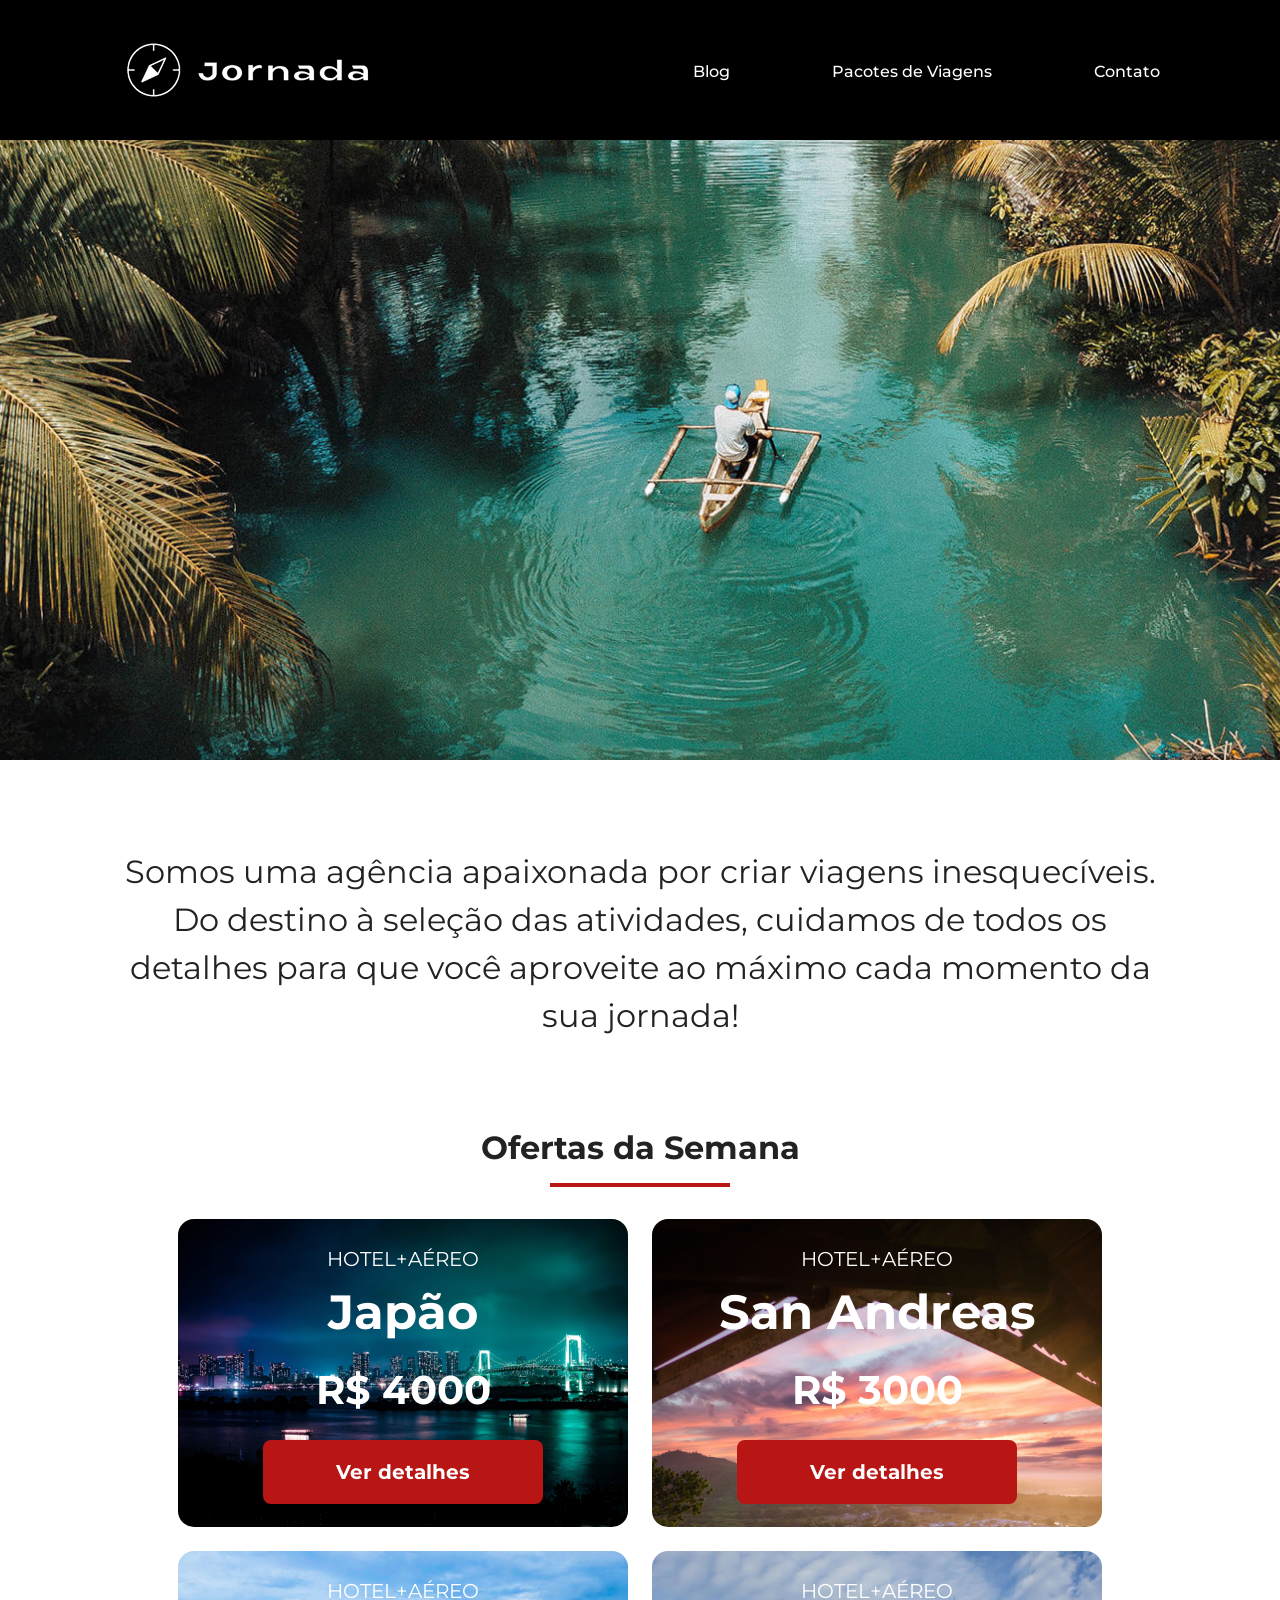
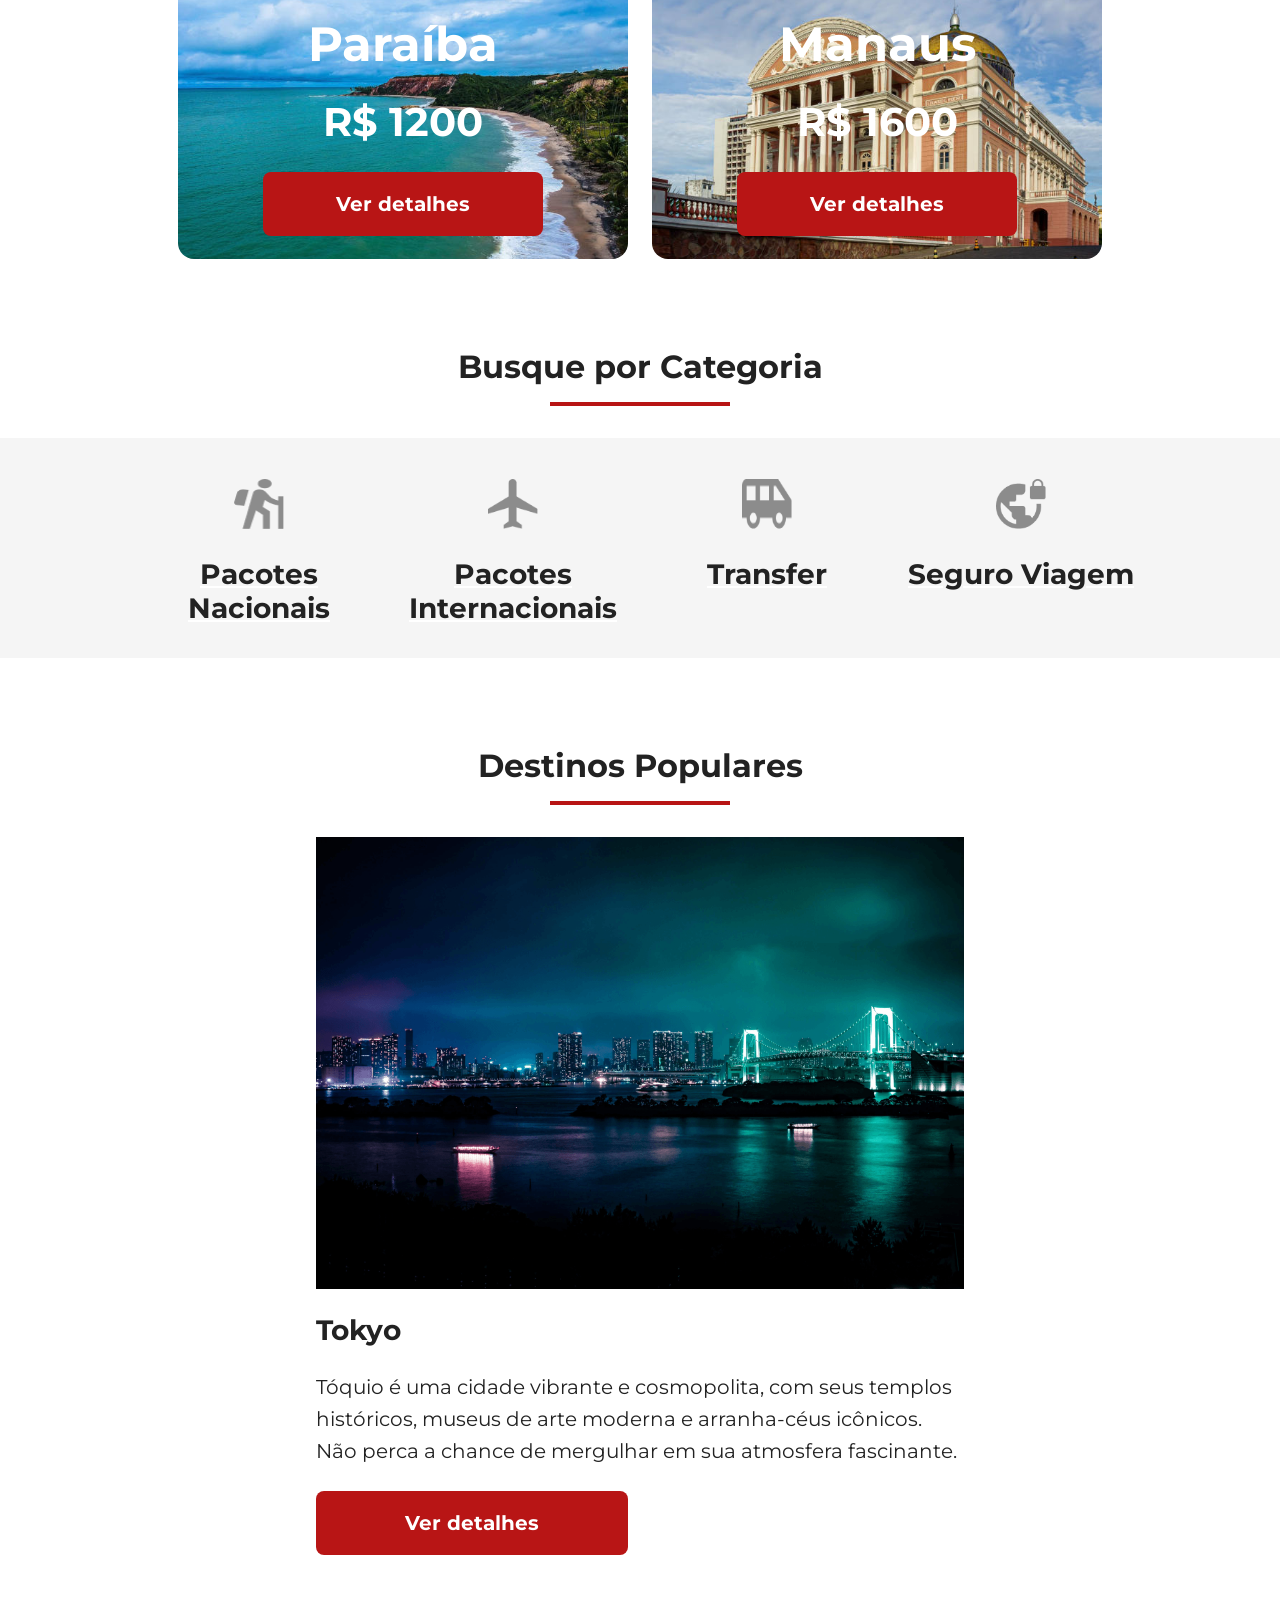
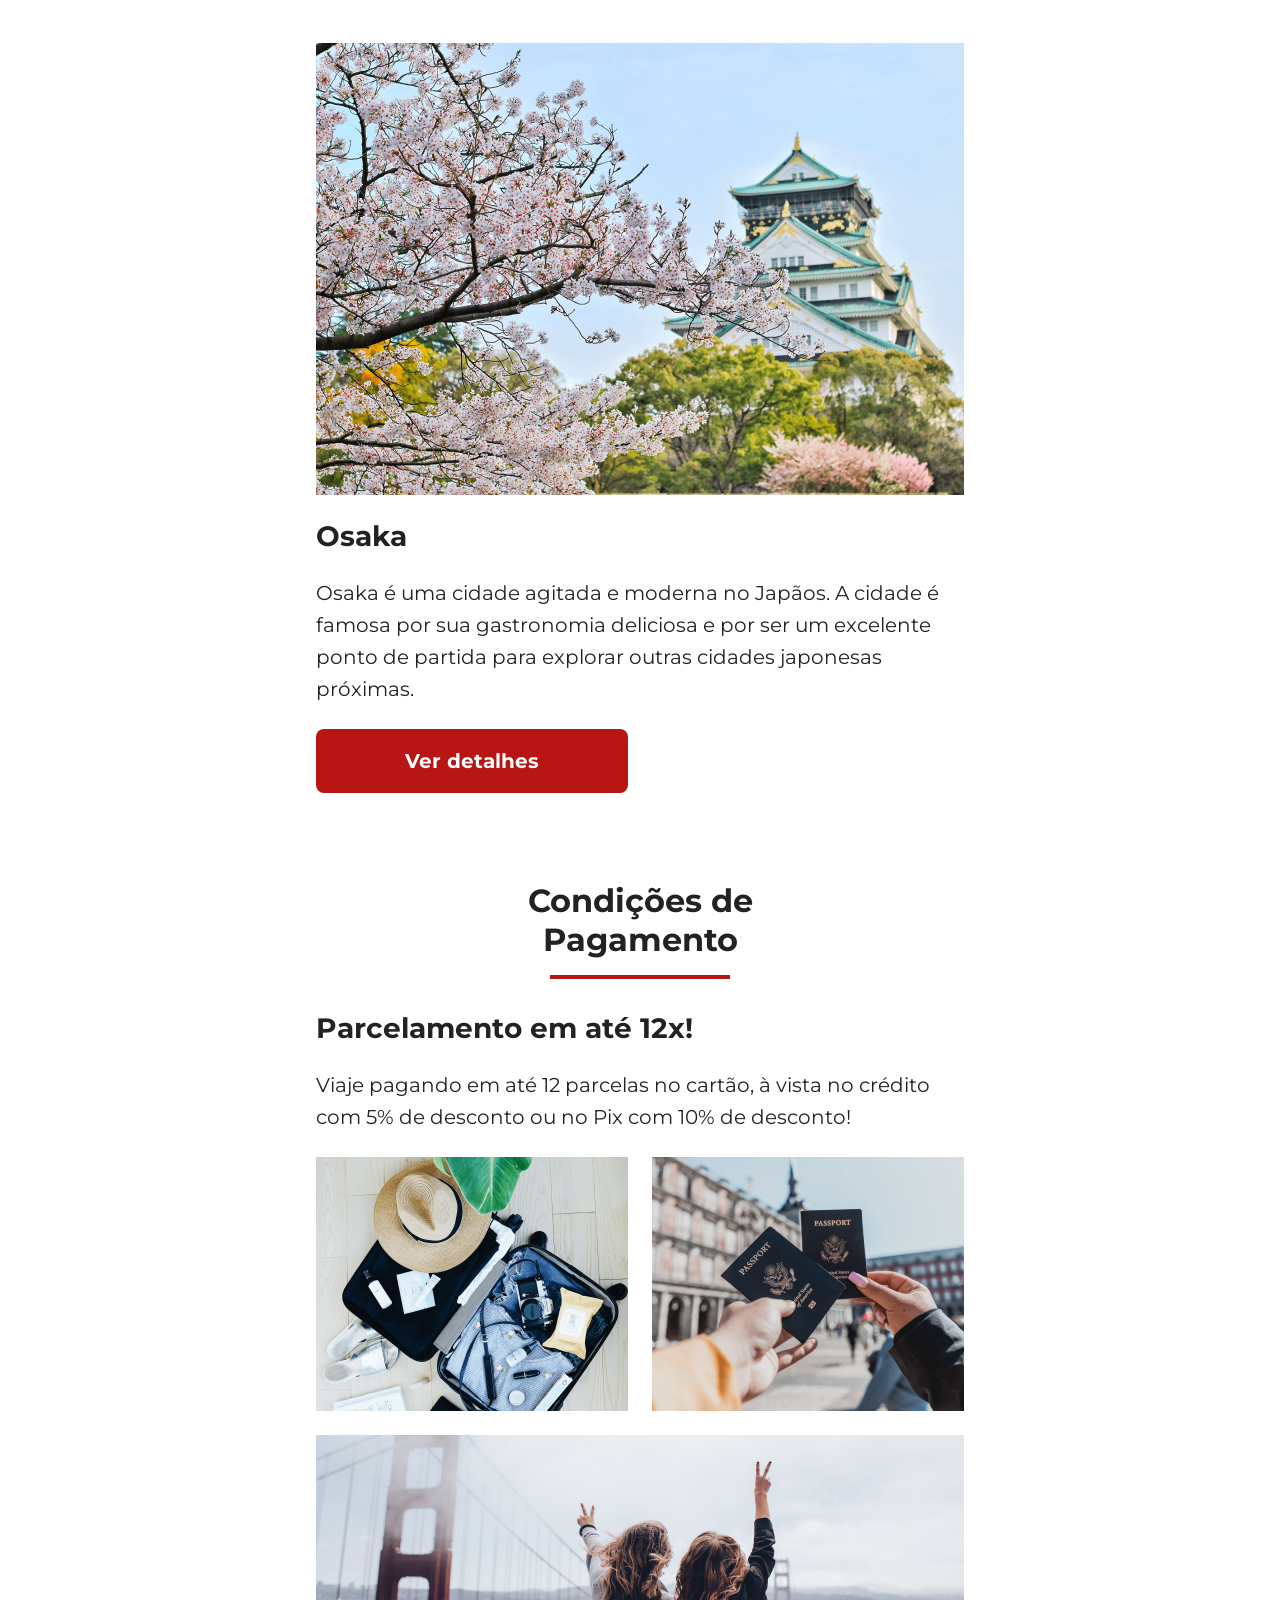
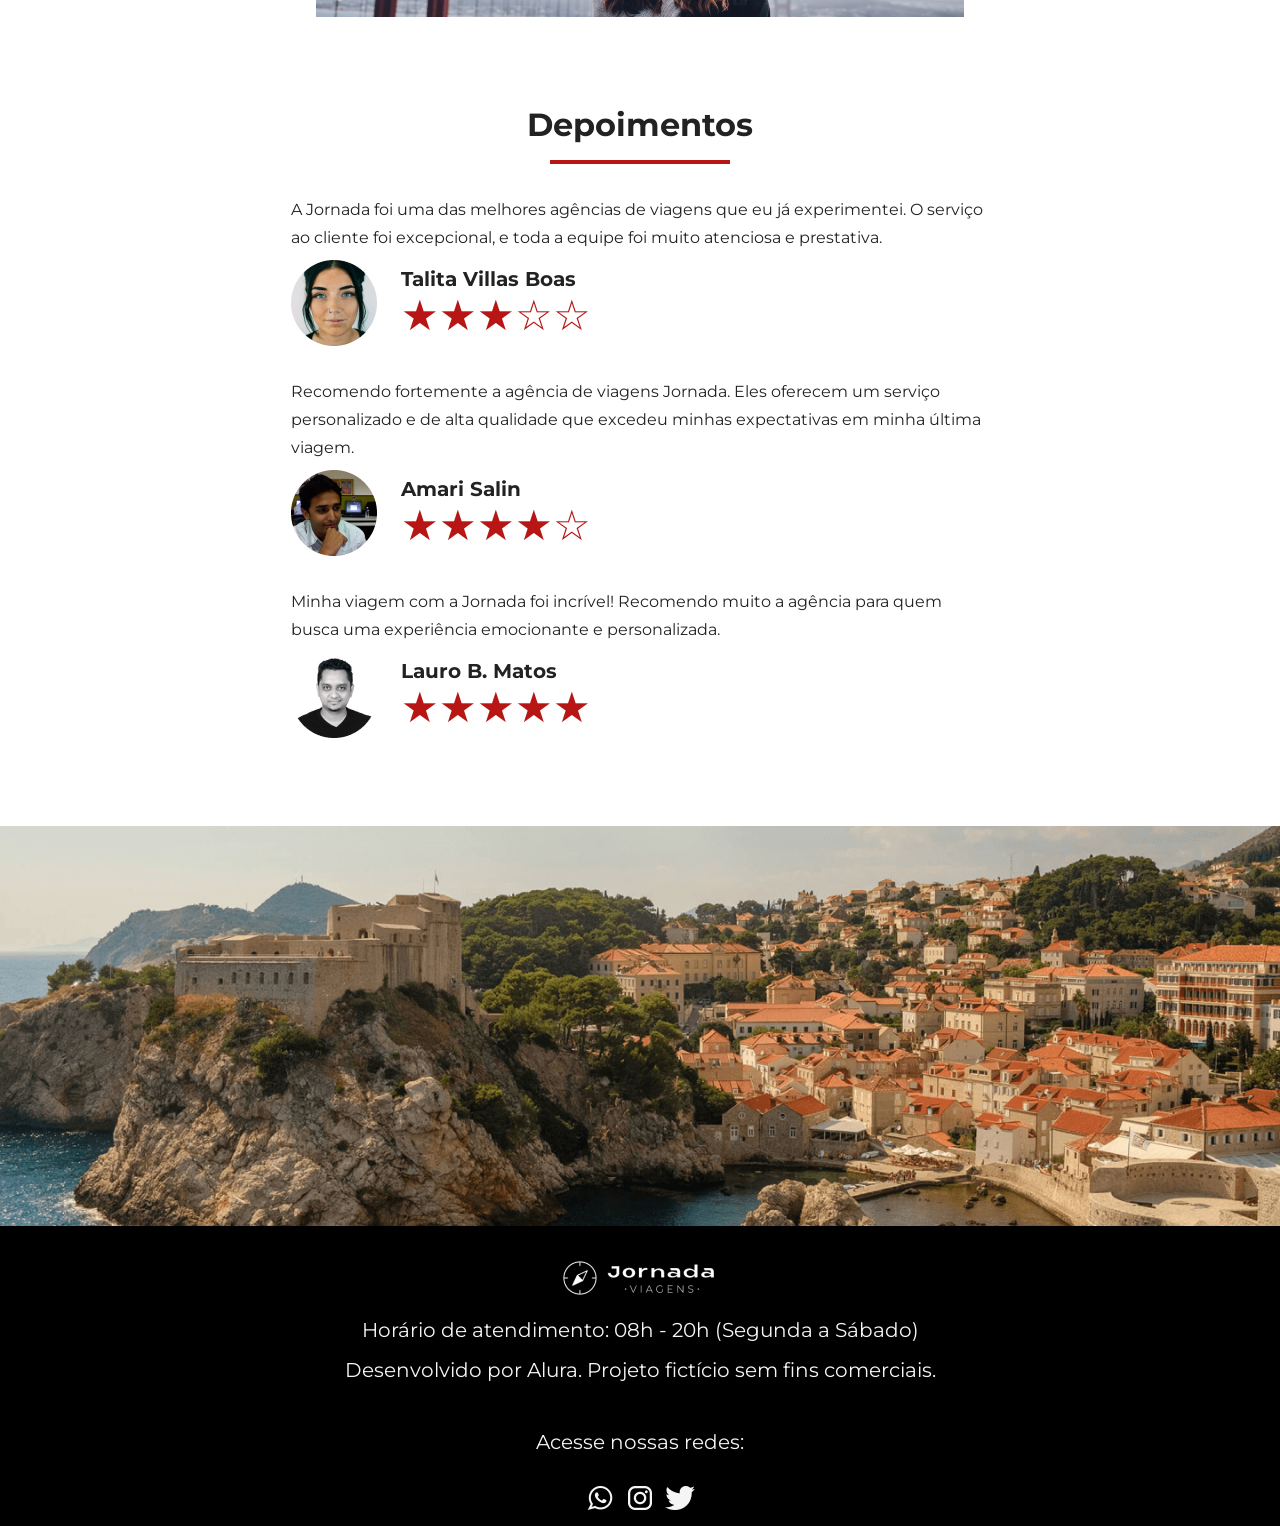
==== index.html @ 4f0a098c "finaliza footer" ====
<!doctype html>
<html lang="pt-br">
  <head>
    <meta charset="UTF-8" />
    <meta name="viewport" content="width=device-width, initial-scale=1.0" />
    <link rel="stylesheet" href="./css/style.css" />
    <title>Jornada Viagens</title>
  </head>
  <body>
    <header>
      <a
        class="logo"
        href="menu.html"
        title="Retornar ao menu principal"
        target="_blank"
      >
        <img
          class="img-mobile"
          src="img/Logo-jornada-branca.png"
          alt="bussola logo Jornada Viagens"
        />
        <img
          class="img-desktop"
          src="img/logo-jornada-branco-desktop.png"
          alt="logo jornada Viagens branco"
        />
      </a>
      <div class="navigation-menu">
        <label for="menu"><img src="img/menu.png" alt="menu" /></label>
        <input type="checkbox" name="menu-principal" id="menu" hidden />

        <nav>
          <ul class="list-links">
            <li>
              <a href="blog.html" title="Acessar Blog" target="_blank">Blog</a>
            </li>
            <li>
              <a
                href="pacotes.html"
                title="Acessar Pacotes de Viagens"
                target="_blank"
                >Pacotes de Viagens</a
              >
            </li>
            <li>
              <a href="contato.hmtl" title="Acessar contato" target="_blank"
                >Contato</a
              >
            </li>
          </ul>
        </nav>
      </div>
    </header>
    <section class="hero">
    
      <div class="hero-img"></div>
      <h2>
        Somos uma agência apaixonada por criar viagens inesquecíveis. Do destino
        à seleção das atividades, cuidamos de todos os detalhes para que você
        aproveite ao máximo cada momento da sua jornada!
      </h2>
    </section>
    <section class="offers">
      <div class="section-title">
        <h2>Ofertas da Semana</h2>
        <hr />
      </div>
    </section>
    <section class="offers-cards">
      <div class="card japao">
        <article>
          <header>
            <p class="text-content">HOTEL+AÉREO</p>
            <h3>Japão <br /><span>R$ 4000</span></h3>
          </header>
          <footer>
            <a href="#" class="button">Ver detalhes</a>
          </footer>
        </article>
      </div>

      <div class="card san-andreas">
        <article>
          <header>
            <p class="text-content">HOTEL+AÉREO</p>
            <h3>San Andreas <br /><span>R$ 3000</span></h3>
          </header>
          <footer>
            <a href="#" class="button">Ver detalhes</a>
          </footer>
        </article>
      </div>
      <div class="card paraiba">
        <article>
          <header>
            <p class="text-content">HOTEL+AÉREO</p>
            <h3>Paraíba<br /><span>R$ 1200</span></h3>
          </header>
          <footer>
            <a href="#" class="button">Ver detalhes</a>
          </footer>
        </article>
      </div>
      <div class="card manaus">
        <article>
          <header>
            <p class="text-content">HOTEL+AÉREO</p>
            <h3>Manaus<br /><span>R$ 1600</span></h3>
          </header>
          <footer>
            <a href="#" class="button">Ver detalhes</a>
          </footer>
        </article>
      </div>
    </section>
    <section class="categories">
      <div class="section-title">
        <h2>Busque por Categoria</h2>
        <hr />
      </div>
    </section>
    <section class="categories-cards">
      <a
        href="#"
        class="card"
        title="Busque pela categoria pacotes nacionais"
        target="_blank"
      >
        <img
          src="img/ícone - pacotes nacionais.png"
          alt="imagem de um boneco de mochila"
        />
        <h3 class="title-content">Pacotes Nacionais</h3></a
      >
      <a
        href="#"
        class="card"
        title="Busque pela categoria pacotes internacionais"
        target="_blank"
      >
        <img
          src="img/ícone - pacotes interacionais.png"
          alt="imagem de um aviao"
        />
        <h3 class="title-content">Pacotes Internacionais</h3></a
      >
      <a
        href="#"
        class="card"
        title="Busque pela categoria Transfer"
        target="_blank"
      >
        <img src="img/ícone -transfer.png" alt="imagem de um carro" />
        <h3 class="title-content">Transfer</h3></a
      >
      <a
        href="#"
        class="card"
        title="Busque pela categoria seguro viagem"
        target="_blank"
      >
        <img
          src="img/ícone - seguro viagem.png"
          alt="imagem do planeta terra com um cadeado"
        />
        <h3 class="title-content">Seguro Viagem</h3></a
      >
    </section>
    <section class="popular-destinations">
      <div class="section-title">
        <h2>
          Destinos Populares
          <hr />
        </h2>
      </div>
      <div class="destinations-itens">
        <article class="item">
          <header>
            <div class="img-item-tokyo"></div>
            <h4 class="title-content">Tokyo</h4>
          </header>
          <p class="text-content">
            Tóquio é uma cidade vibrante e cosmopolita, com seus templos
            históricos, museus de arte moderna e arranha-céus icônicos. Não
            perca a chance de mergulhar em sua atmosfera fascinante.
          </p>
          <footer>
            <a
              href="#"
              class="button"
              target="_blank"
              title="veja mais detalhes o destino popular Tokyo!"
              >Ver detalhes</a
            >
          </footer>
        </article>
        <article class="item">
          <header>
            <div class="img-item-osaka"></div>
            <h4 class="title-content">Osaka</h4>
          </header>
          <p class="text-content">
            Osaka é uma cidade agitada e moderna no Japãos. A cidade é famosa
            por sua gastronomia deliciosa e por ser um excelente ponto de
            partida para explorar outras cidades japonesas próximas.
          </p>
          <footer>
            <a
              href="#"
              class="button"
              target="_blank"
              title="veja mais detalhes o destino popular Osaka!"
              >Ver detalhes</a
            >
          </footer>
        </article>
      </div>
    </section>
    <section class="payments">
      <div class="section-title">
        <h2>
          Condições de Pagamento
          <hr />
        </h2>
      </div>
    </section>
    <section class="content-payments">
      <div class="text-payments">
        <h3 class="title-content">Parcelamento em até 12x!</h3>
        <p class="text-content">
          Viaje pagando em até 12 parcelas no cartão, à vista no crédito com 5%
          de desconto ou no Pix com 10% de desconto!
        </p>
      </div>
      <div class="grid-images">
        <div class="image-bags"></div>
        <div class="image-passport"></div>
        <div class="image-people"></div>
      </div>
    </section>
    <section class="statement">
      <div class="section-title">
        <h2>Depoimentos</h2>
        <hr />
      </div>
      <div class="statement-container">
        <article>
          <header>
            <p>
              A Jornada foi uma das melhores agências de viagens que eu já
              experimentei. O serviço ao cliente foi excepcional, e toda a
              equipe foi muito atenciosa e prestativa.
            </p>
          </header>
          <footer>
            <img
              src="img/avatar-talita.png"
              alt="foto de perfil da cliente talita vilas boas"
            />
            <div class="profile-content">
              <h4>Talita Villas Boas</h4>
              <div class="rating">★★★☆☆</div>
            </div>
          </footer>
        </article>
        <article>
          <header>
            <p>
              Recomendo fortemente a agência de viagens Jornada. Eles oferecem
              um serviço personalizado e de alta qualidade que excedeu minhas
              expectativas em minha última viagem.
            </p>
          </header>
          <footer>
            <img
              src="img/avatar-amari.png"
              alt="foto de perfil da cliente Amari Salin"
            />
            <div class="profile-content">
              <h4>Amari Salin</h4>
              <div class="rating">★★★★☆</div>
            </div>
          </footer>
        </article>
        <article>
          <header>
            <p>
              Minha viagem com a Jornada foi incrível! Recomendo muito a agência
              para quem busca uma experiência emocionante e personalizada.
            </p>
          </header>
          <footer>
            <img
              src="img/avatar-lauro.png"
              alt="foto de perfil da cliente talita vilas boas"
            />
            <div class="profile-content">
              <h4>Lauro B. Matos</h4>
              <div class="rating">★★★★★</div>
            </div>
          </footer>
        </article>
      </div>
    </section>
    <section class="hero-inf">
      <div class="hero-inf-img"></div>
    </section>
    <footer class="main-footer">
      <div class="footer-content">
        <img
          src="img/logo-jornada-footer.png"
          alt="logo do site jornada viagens"
        />
        <p>Horário de atendimento: 08h - 20h (Segunda a Sábado)</p>
        <p>Desenvolvido por Alura. Projeto fictício sem fins comerciais.</p>
      </div>
      <div class="footer-social">
        <p class="text-content">Acesse nossas redes:</p>
        <div class="icons-social">
          <a href="#"
            ><img
              src="img/icone-whatsapp.png"
              alt="icone para acessar o whatsapp da empresa jornada viagens"
              title="Acessar o Whatsapp"
              target="_blank"
          /></a>
          <a href="#"
            ><img
              src="img/icone-instragam.png"
              alt="icone para acessar o instagram da empresa jornada viagens"
              title="Acessar o Instagram"
              target="_blank"
          /></a>
          <a href="#"
            ><img
              src="img/icone-twitter.png"
              alt="icone para acessar o twitter da empresa jornada viagens"
              title="Acessar o Twitter"
              target="_blank"
          /></a>
        </div>
      </div>
    </footer>
  </body>
</html>
---- css/style.css ----
@import url(global.css);
@import url(header.css);
@import url(hero.css);
@import url(offers.css);
@import url(categories.css);
@import url(popular-destinations.css);
@import url(payments.css);
@import url(statement.css);
@import url(footer.css);
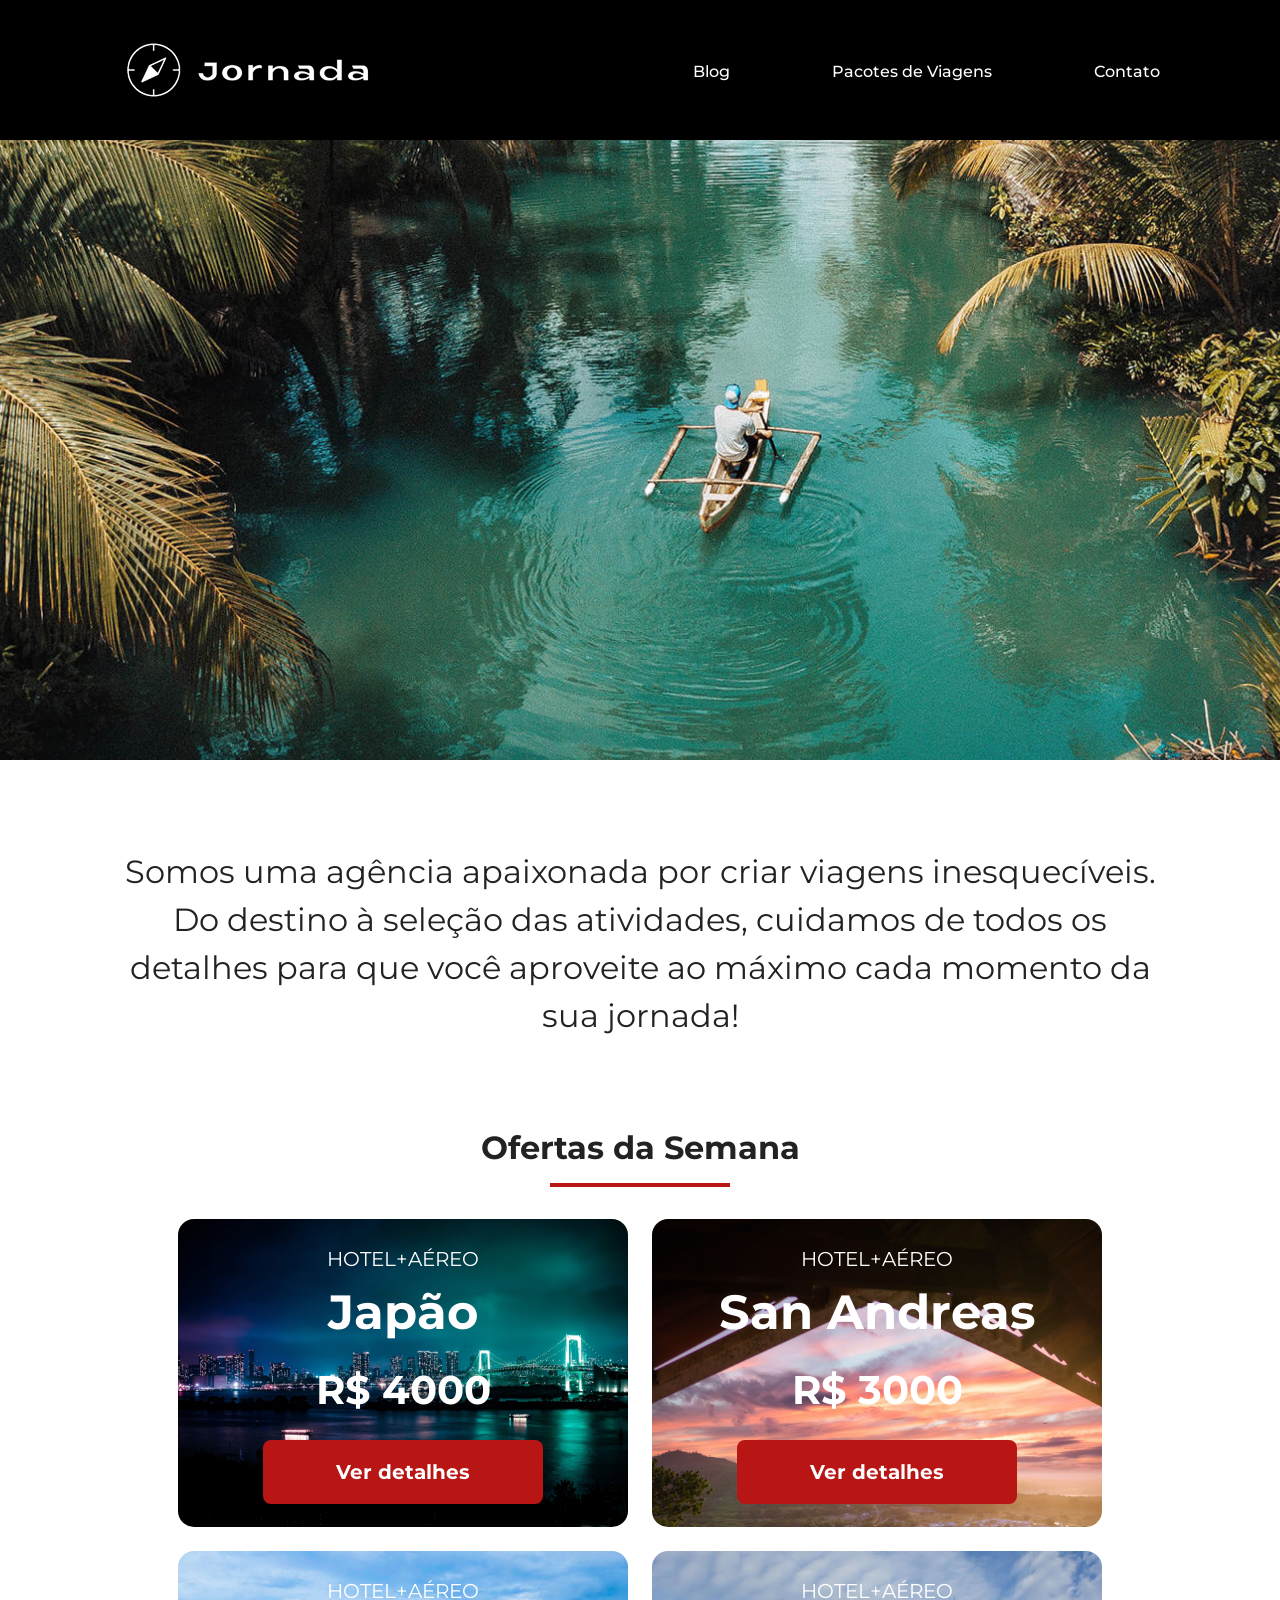
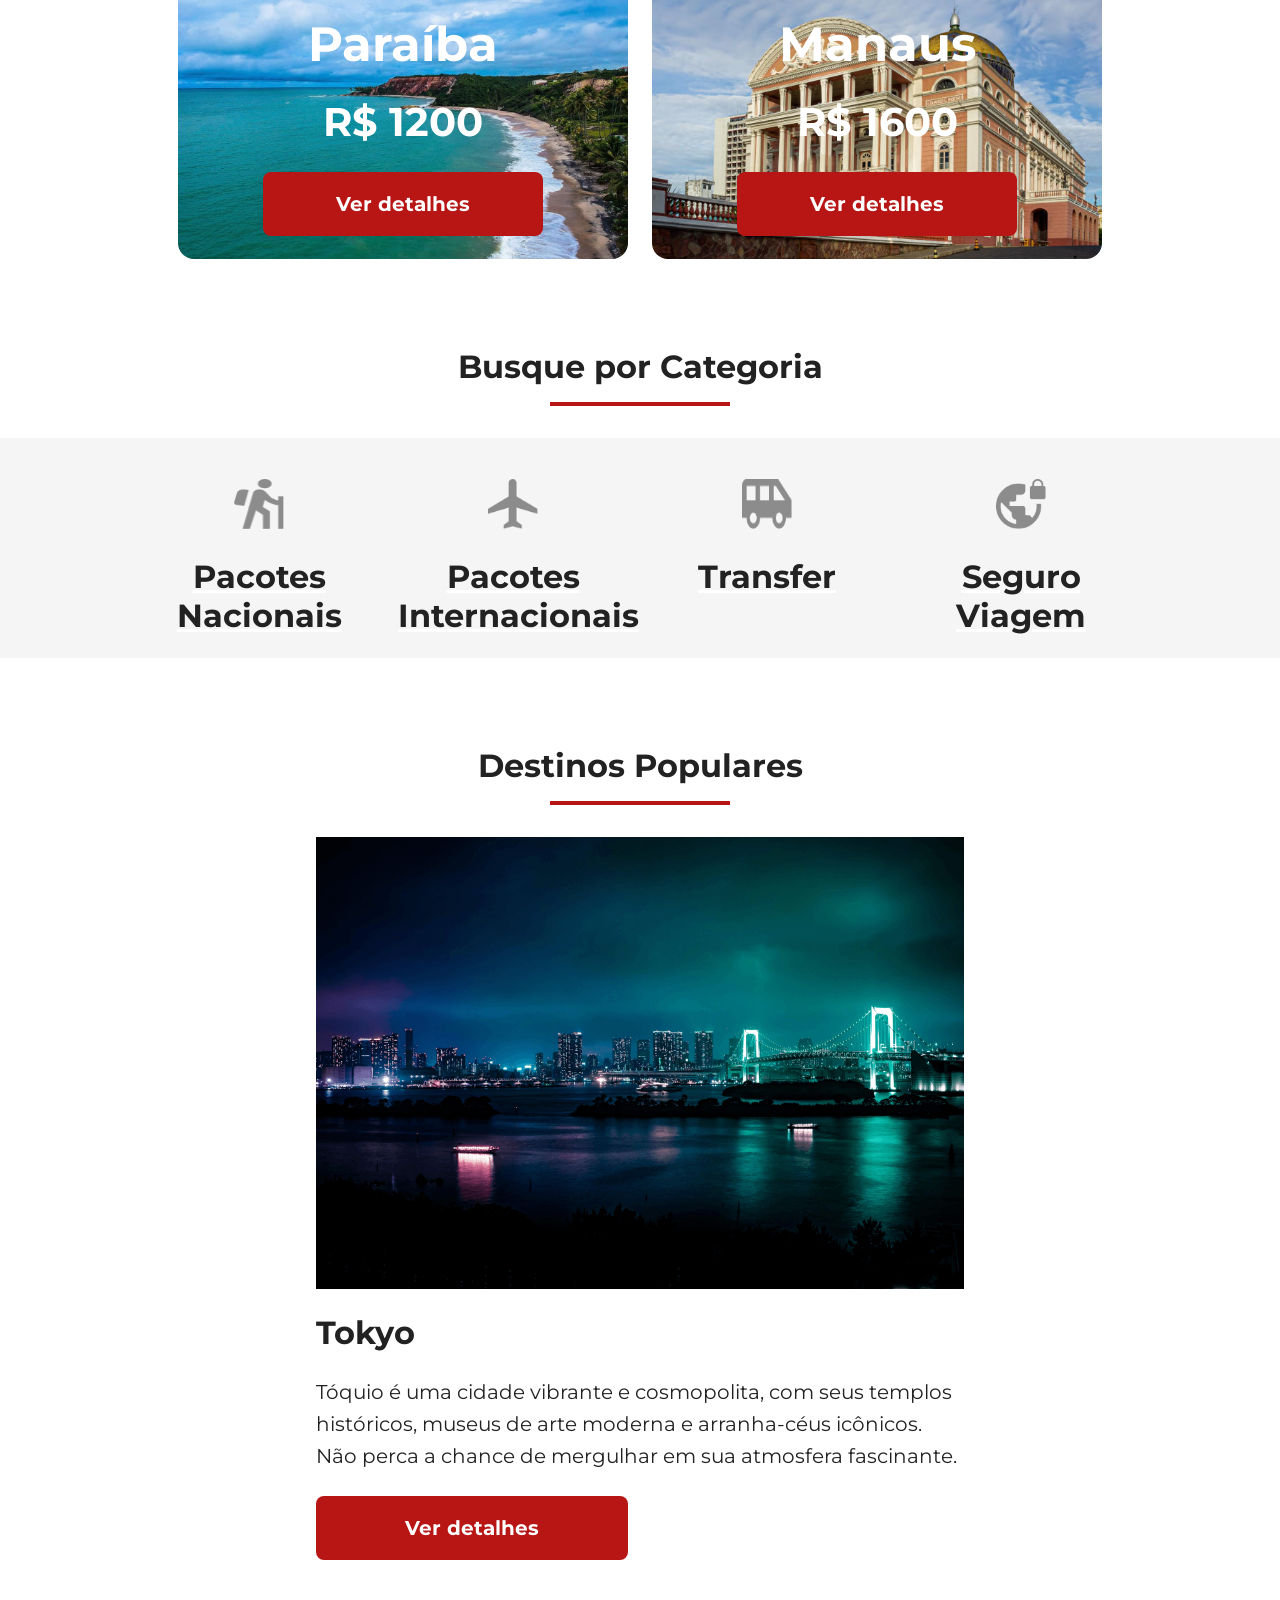
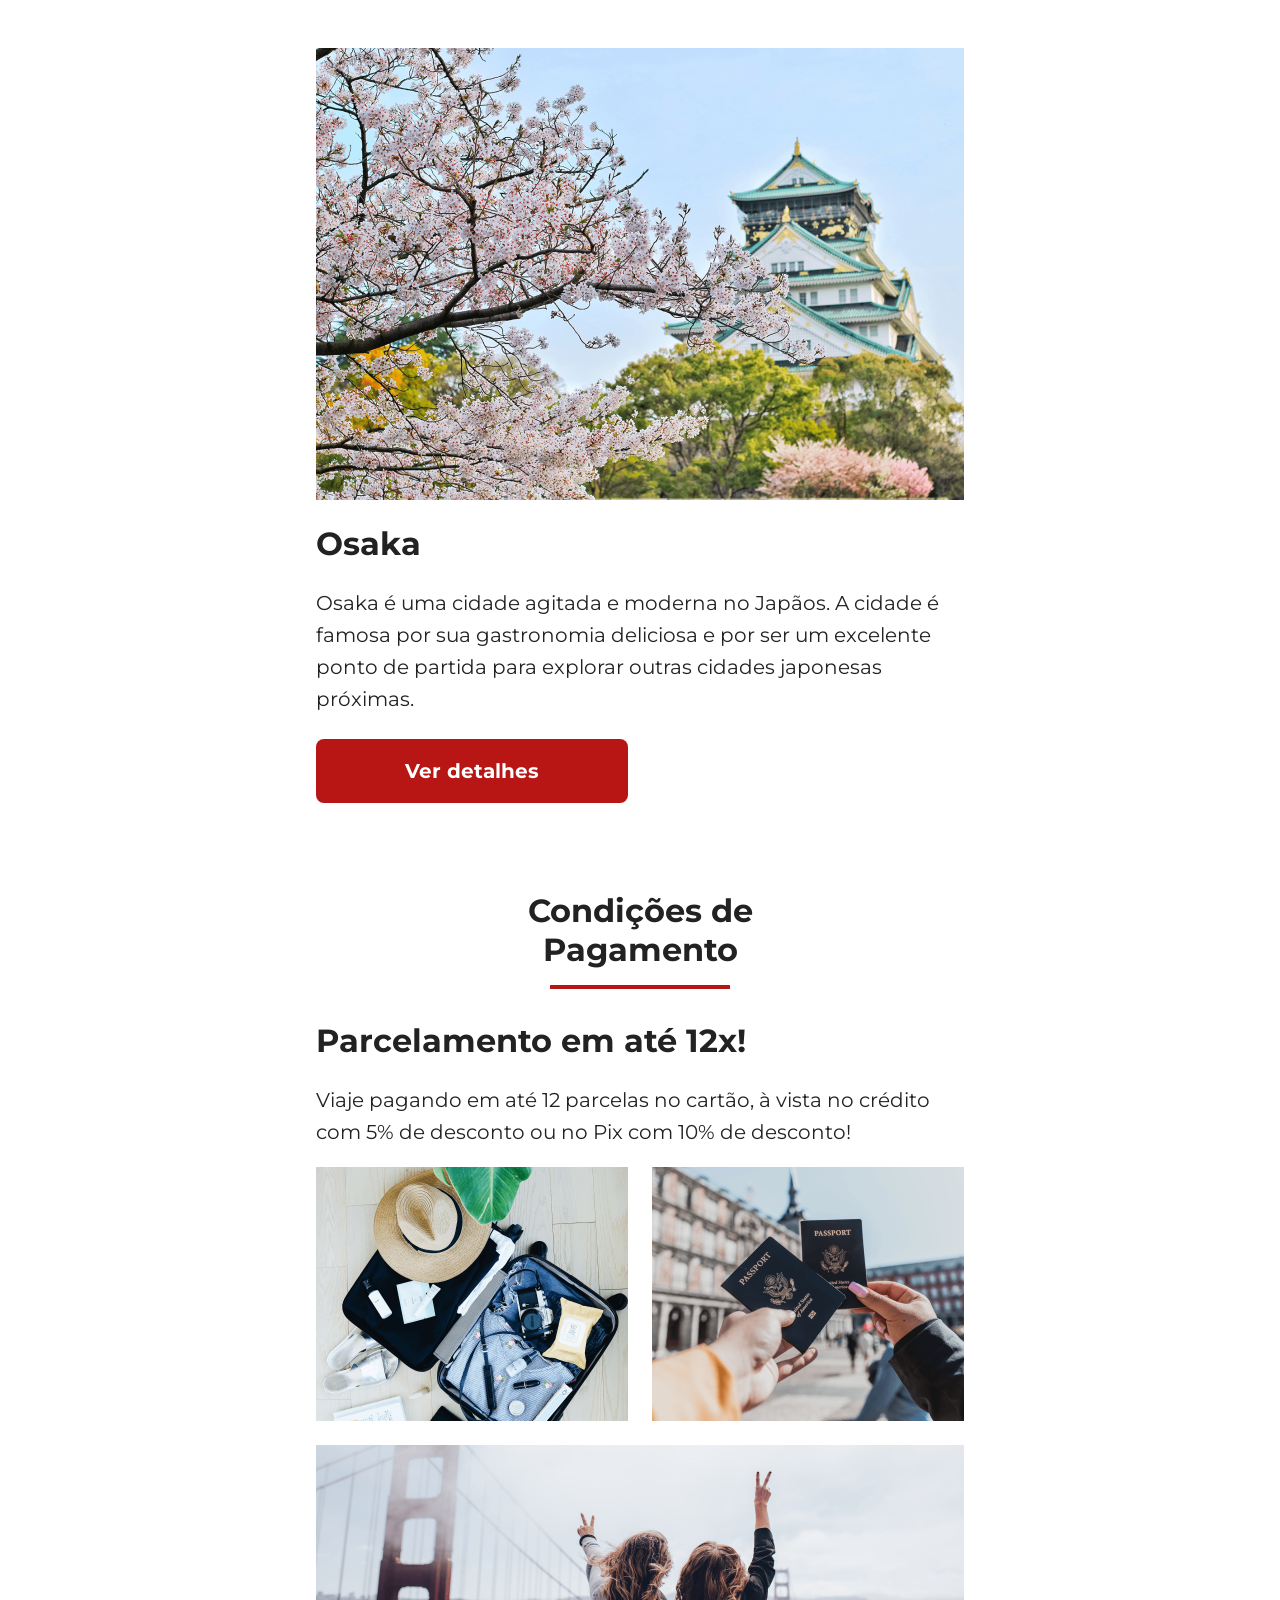
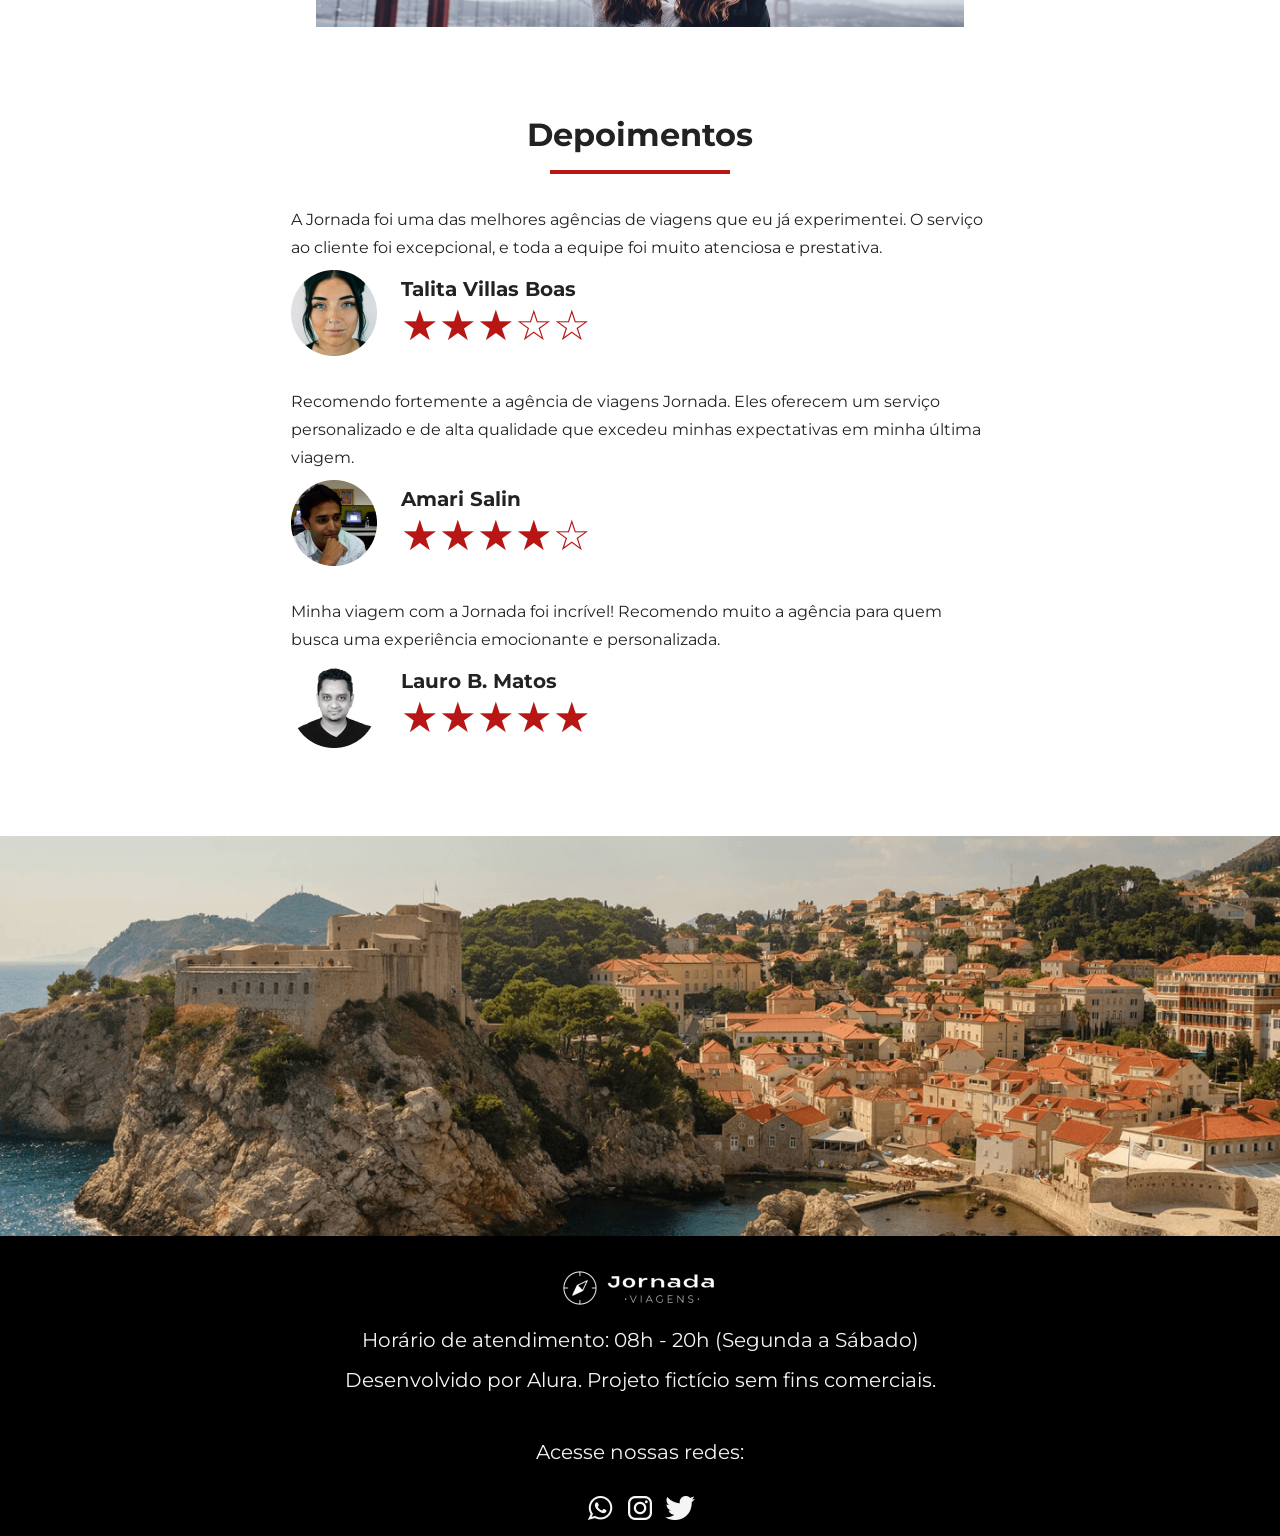
==== commit 9ff229fa: "hotfix/corrige link do menu de nav" ====
--- a/index.html
+++ b/index.html
@@ -4,13 +4,33 @@
     <meta charset="UTF-8" />
     <meta name="viewport" content="width=device-width, initial-scale=1.0" />
     <link rel="stylesheet" href="./css/style.css" />
+    <link rel="icon" href="favico.svg" />
+    <meta
+      name="description"
+      content="Somos uma agência apaixonada por criar viagens inesquecíveis"
+    />
+    <meta
+      name="og: description"
+      content="Somos uma agência apaixonada por criar viagens inesquecíveis"
+    />
+    <meta name="og: title" content="Jornada Viagens" />
+    <meta name="og: type" content="website" />
+    <meta
+      name="og: image"
+      content="https://luanpinheiro03.github.io./joranda-viagens/img/logo-jornada-footer.png"
+    />
+    <meta
+      name="og: url"
+      content="https://luanpinheiro03.github.io./joranda-viagens/"
+    />
     <title>Jornada Viagens</title>
   </head>
+
   <body>
-    <header>
+    <header> 
       <a
         class="logo"
-        href="menu.html"
+        href="index.html"
         title="Retornar ao menu principal"
         target="_blank"
       >
@@ -52,7 +72,6 @@
       </div>
     </header>
     <section class="hero">
-    
       <div class="hero-img"></div>
       <h2>
         Somos uma agência apaixonada por criar viagens inesquecíveis. Do destino
